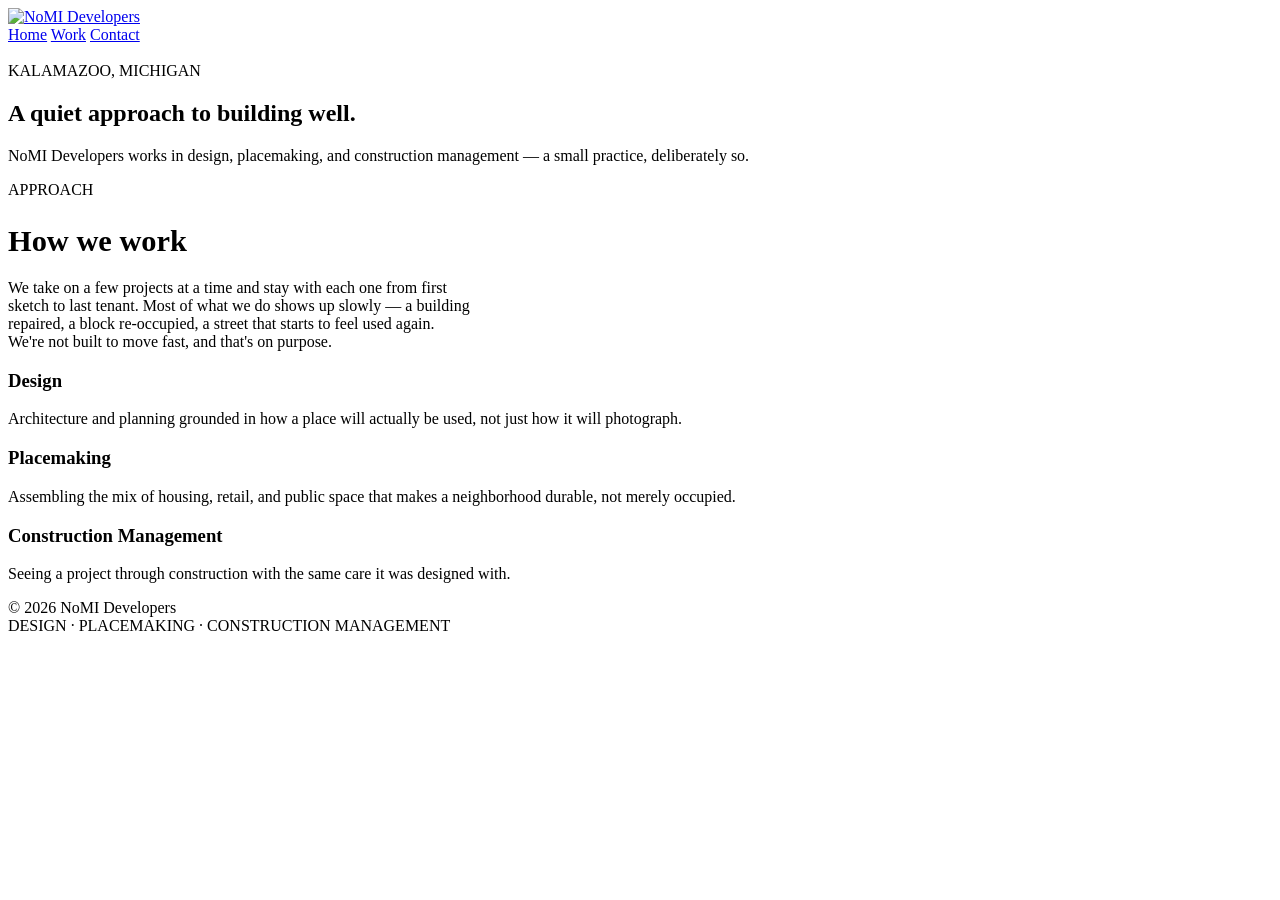
==== index.html @ 996d394a "Add home, work, and contact pages" ====
<!doctype html>
<html lang="en">
<head>
<meta charset="utf-8">
<meta name="viewport" content="width=device-width, initial-scale=1">
<title>NoMI Developers</title>
<meta name="description" content="NoMI Developers — design, placemaking, and construction management in Kalamazoo, Michigan.">
<link rel="stylesheet" href="css/style.css">
</head>
<body>

<header class="site-header">
  <div class="nav-row">
    <a class="wordmark" href="index.html"><img src="assets/nomi-mark.png" alt="NoMI Developers"></a>
    <nav class="site-nav">
      <a href="index.html" class="current">Home</a>
      <a href="work.html">Work</a>
      <a href="contact.html">Contact</a>
    </nav>
  </div>
</header>

<section class="section hero">
  <img class="hero-watermark" src="assets/nomi-mark.png" alt="">
  <div class="hero-inner">
    <div class="kicker">KALAMAZOO, MICHIGAN</div>
    <h1>A quiet approach to building well.</h1>
    <p>NoMI Developers works in design, placemaking, and construction management — a small practice, deliberately so.</p>
  </div>
</section>

<section class="section ruled" id="approach">
  <div style="max-width:640px;">
    <div class="kicker">APPROACH</div>
    <h2 style="font-size:1.9rem; margin-bottom:20px;">How we work</h2>
    <p class="lede" style="max-width:58ch;">We take on a few projects at a time and stay with each one from first sketch to last tenant. Most of what we do shows up slowly — a building repaired, a block re-occupied, a street that starts to feel used again. We're not built to move fast, and that's on purpose.</p>
  </div>
</section>

<section class="section" style="padding-top:0;">
  <div class="cap-grid">
    <div>
      <h3>Design</h3>
      <p>Architecture and planning grounded in how a place will actually be used, not just how it will photograph.</p>
    </div>
    <div>
      <h3>Placemaking</h3>
      <p>Assembling the mix of housing, retail, and public space that makes a neighborhood durable, not merely occupied.</p>
    </div>
    <div>
      <h3>Construction Management</h3>
      <p>Seeing a project through construction with the same care it was designed with.</p>
    </div>
  </div>
</section>

<footer class="site-footer">
  <div class="footer-row">
    <div>&copy; 2026 NoMI Developers</div>
    <div class="tag">DESIGN &middot; PLACEMAKING &middot; CONSTRUCTION MANAGEMENT</div>
  </div>
</footer>

</body>
</html>
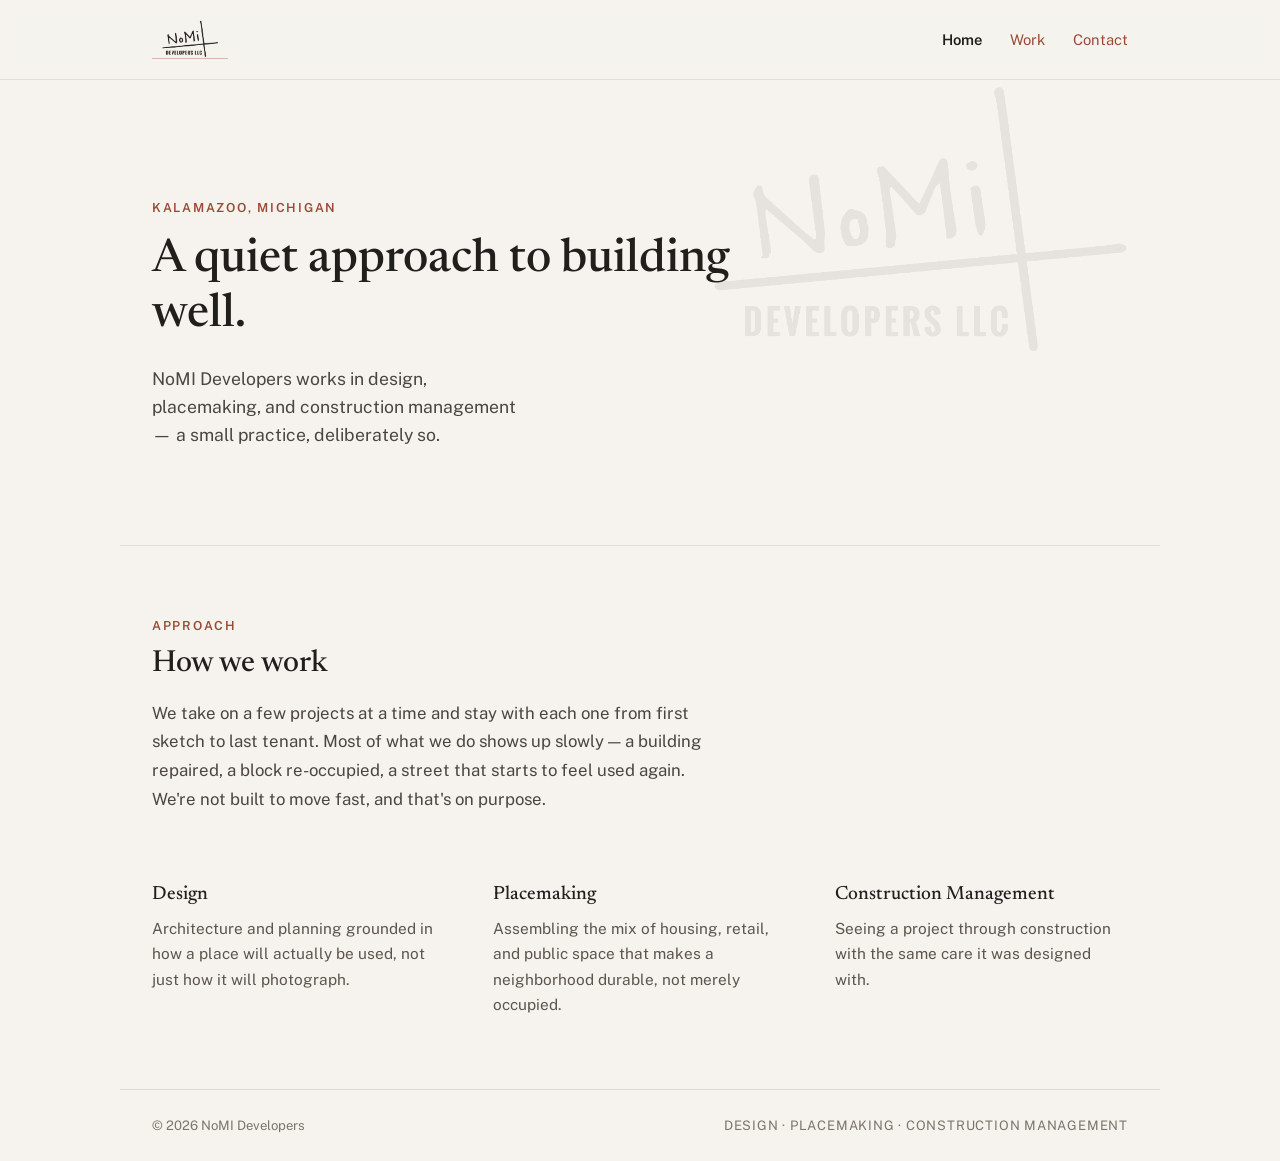
==== commit 7a38dd0d: "Link favicon and touch icon in page heads" ====
--- a/index.html
+++ b/index.html
@@ -5,6 +5,10 @@
 <meta name="viewport" content="width=device-width, initial-scale=1">
 <title>NoMI Developers</title>
 <meta name="description" content="NoMI Developers — design, placemaking, and construction management in Kalamazoo, Michigan.">
+<link rel="icon" href="assets/favicon.ico" sizes="any">
+<link rel="icon" type="image/png" sizes="32x32" href="assets/favicon-32x32.png">
+<link rel="icon" type="image/png" sizes="16x16" href="assets/favicon-16x16.png">
+<link rel="apple-touch-icon" href="assets/apple-touch-icon.png">
 <link rel="stylesheet" href="css/style.css">
 </head>
 <body>
--- a/css/style.css
+++ b/css/style.css
@@ -0,0 +1,172 @@
+@import url('https://fonts.googleapis.com/css2?family=Newsreader:ital,wght@0,400;0,500;0,600;1,400;1,500&family=Public+Sans:wght@400;500;600&display=swap');
+
+:root {
+  --bg: #f6f3ee;
+  --ink: #211f1c;
+  --ink-soft: #4a463f;
+  --ink-faint: #7a766c;
+  --accent: #9a4a34;
+  --accent-hover: #7a3a29;
+  --rule: rgba(42, 39, 35, 0.1);
+  --max: 1040px;
+}
+
+* { box-sizing: border-box; }
+
+html { scroll-behavior: smooth; }
+
+html, body { overflow-x: hidden; }
+
+body {
+  margin: 0;
+  background: var(--bg);
+  color: var(--ink);
+  font-family: 'Public Sans', ui-sans-serif, system-ui, sans-serif;
+  -webkit-font-smoothing: antialiased;
+}
+
+a {
+  color: var(--accent);
+  text-decoration: none;
+  border-bottom: 1px solid rgba(154, 74, 52, 0.35);
+}
+a:hover {
+  color: var(--accent-hover);
+  border-bottom-color: rgba(122, 58, 41, 0.6);
+}
+
+h1, h2, h3 {
+  font-family: 'Newsreader', Georgia, serif;
+  font-weight: 500;
+  color: var(--ink);
+  margin: 0;
+}
+
+/* Header */
+.site-header {
+  position: sticky;
+  top: 0;
+  z-index: 10;
+  background: rgba(246, 243, 238, 0.9);
+  backdrop-filter: blur(6px);
+  border-bottom: 1px solid var(--rule);
+}
+.nav-row {
+  max-width: var(--max);
+  margin: 0 auto;
+  padding: 20px 32px;
+  display: flex;
+  align-items: center;
+  justify-content: space-between;
+  flex-wrap: wrap;
+  row-gap: 10px;
+}
+.wordmark img { height: 38px; width: auto; display: block; }
+.site-nav { display: flex; gap: 28px; font-size: 0.92rem; }
+.site-nav a { border-bottom: none; }
+.site-nav a:hover { color: var(--accent-hover); }
+.site-nav a.current { color: var(--ink); font-weight: 600; }
+
+/* Sections */
+.section {
+  max-width: var(--max);
+  margin: 0 auto;
+  padding: 72px 32px;
+}
+.section.ruled { border-top: 1px solid var(--rule); }
+.section.hero { padding: 120px 32px 96px; position: relative; overflow: hidden; }
+
+.kicker {
+  font-size: 0.78rem;
+  letter-spacing: 0.14em;
+  color: var(--accent);
+  font-weight: 600;
+  margin-bottom: 16px;
+}
+
+.lede {
+  font-size: 1.05rem;
+  line-height: 1.7;
+  color: var(--ink-soft);
+  max-width: 60ch;
+  margin: 0;
+}
+
+.hero-watermark {
+  position: absolute;
+  right: -40px;
+  top: 0;
+  width: 560px;
+  max-width: 75%;
+  height: auto;
+  opacity: 0.07;
+  pointer-events: none;
+}
+.hero-inner { position: relative; max-width: 640px; }
+.hero-inner h1 { font-size: 2.9rem; line-height: 1.18; margin: 18px 0 22px; color: #211f1c; }
+.hero-inner p { font-size: 1.1rem; line-height: 1.6; color: var(--ink-soft); max-width: 34ch; margin: 0; }
+
+/* Capabilities grid */
+.cap-grid {
+  display: grid;
+  grid-template-columns: repeat(3, minmax(0, 1fr));
+  gap: 48px;
+}
+.cap-grid h3 { font-size: 1.2rem; margin: 0 0 12px; }
+.cap-grid p { font-size: 0.96rem; line-height: 1.65; color: #5a564d; margin: 0; }
+
+/* Filmstrip */
+.filmstrip-caption {
+  font-size: 0.9rem;
+  font-style: italic;
+  color: var(--ink-faint);
+  margin: 0 0 16px;
+  max-width: 60ch;
+}
+.filmstrip {
+  display: flex;
+  gap: 10px;
+  overflow-x: auto;
+  padding-bottom: 10px;
+  -webkit-overflow-scrolling: touch;
+}
+.filmstrip img {
+  height: 300px;
+  width: auto;
+  flex: 0 0 auto;
+  object-fit: cover;
+  display: block;
+}
+
+/* Contact */
+.contact-block { font-size: 0.98rem; line-height: 1.8; color: var(--ink); }
+.contact-block .addr { margin-top: 0; }
+
+/* Footer */
+.site-footer {
+  max-width: var(--max);
+  margin: 0 auto;
+  padding: 28px 32px;
+  border-top: 1px solid rgba(42, 39, 35, 0.12);
+}
+.footer-row {
+  display: flex;
+  align-items: center;
+  justify-content: space-between;
+  font-size: 0.82rem;
+  color: var(--ink-faint);
+  flex-wrap: wrap;
+  gap: 8px;
+}
+.footer-row .tag { letter-spacing: 0.06em; }
+
+@media (max-width: 640px) {
+  .site-nav { gap: 16px; }
+  .hero-inner h1 { font-size: 2.1rem !important; }
+  .hero-inner p { font-size: 1rem !important; }
+  .cap-grid { grid-template-columns: 1fr !important; }
+  .section { padding: 56px 24px !important; }
+  .section.hero { padding: 96px 24px 64px !important; }
+  .filmstrip img { height: 170px !important; }
+  .footer-row { flex-direction: column; align-items: flex-start !important; }
+}
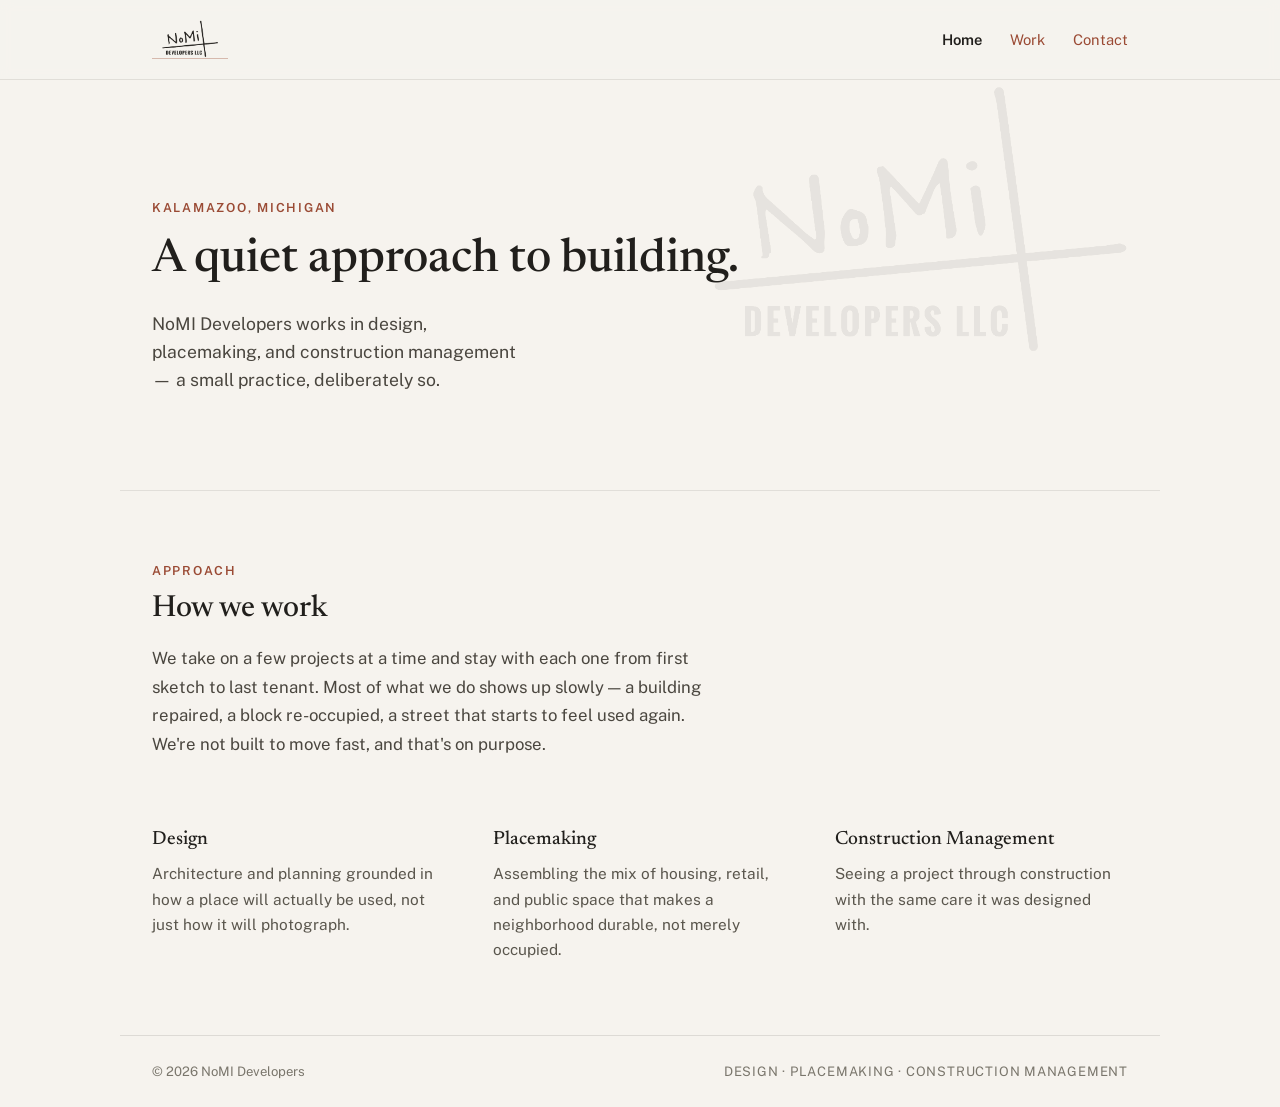
==== commit 36b19db1: "Update hero copy and rebuild Work page by building" ====
--- a/index.html
+++ b/index.html
@@ -28,7 +28,7 @@
   <img class="hero-watermark" src="assets/nomi-mark.png" alt="">
   <div class="hero-inner">
     <div class="kicker">KALAMAZOO, MICHIGAN</div>
-    <h1>A quiet approach to building well.</h1>
+    <h1>A quiet approach to building.</h1>
     <p>NoMI Developers works in design, placemaking, and construction management — a small practice, deliberately so.</p>
   </div>
 </section>
--- a/css/style.css
+++ b/css/style.css
@@ -115,7 +115,7 @@
 .cap-grid h3 { font-size: 1.2rem; margin: 0 0 12px; }
 .cap-grid p { font-size: 0.96rem; line-height: 1.65; color: #5a564d; margin: 0; }
 
-/* Filmstrip */
+/* Photo grid */
 .filmstrip-caption {
   font-size: 0.9rem;
   font-style: italic;
@@ -123,20 +123,130 @@
   margin: 0 0 16px;
   max-width: 60ch;
 }
-.filmstrip {
-  display: flex;
-  gap: 10px;
+.photo-grid {
+  display: grid;
+  grid-template-columns: repeat(auto-fill, 112px);
+  justify-content: start;
+  gap: 8px;
+}
+.photo-grid button {
+  display: block;
+  width: 112px;
+  height: 112px;
+  padding: 0;
+  border: 0;
+  background: none;
+  cursor: pointer;
+  border-radius: 2px;
+  overflow: hidden;
+}
+.photo-grid img {
+  width: 100%;
+  height: 100%;
+  object-fit: cover;
+  display: block;
+  transition: transform 0.35s ease;
+}
+.photo-grid button:hover img,
+.photo-grid button:focus-visible img {
+  transform: scale(1.045);
+}
+.photo-grid button:focus-visible {
+  outline: 2px solid var(--accent);
+  outline-offset: 2px;
+}
+
+/* Lightbox */
+.lightbox {
+  position: fixed;
+  inset: 0;
+  z-index: 100;
+  display: none;
+  flex-direction: column;
+  align-items: center;
+  justify-content: center;
+  background: rgba(23, 21, 18, 0.94);
+  padding: 24px;
+}
+.lightbox.is-open { display: flex; }
+.lightbox-stage {
+  position: relative;
+  width: 100%;
+  max-width: 1100px;
+  flex: 1;
+  display: flex;
+  align-items: center;
+  justify-content: center;
+  min-height: 0;
+}
+.lightbox-stage img {
+  max-width: 100%;
+  max-height: 100%;
+  object-fit: contain;
+  display: block;
+  box-shadow: 0 20px 60px rgba(0,0,0,0.4);
+}
+.lightbox-close,
+.lightbox-prev,
+.lightbox-next {
+  position: absolute;
+  background: rgba(246,243,238,0.12);
+  color: #f6f3ee;
+  border: 1px solid rgba(246,243,238,0.28);
+  border-radius: 999px;
+  cursor: pointer;
+  display: flex;
+  align-items: center;
+  justify-content: center;
+  transition: background 0.2s ease;
+}
+.lightbox-close:hover,
+.lightbox-prev:hover,
+.lightbox-next:hover { background: rgba(246,243,238,0.24); }
+.lightbox-close {
+  top: -8px;
+  right: 0;
+  width: 40px;
+  height: 40px;
+  font-size: 1.3rem;
+}
+.lightbox-prev,
+.lightbox-next {
+  top: 50%;
+  transform: translateY(-50%);
+  width: 48px;
+  height: 48px;
+  font-size: 1.5rem;
+}
+.lightbox-prev { left: -8px; }
+.lightbox-next { right: -8px; }
+.lightbox-meta {
+  color: rgba(246,243,238,0.7);
+  font-size: 0.85rem;
+  margin: 14px 0 4px;
+  text-align: center;
+}
+.lightbox-thumbs {
+  display: flex;
+  gap: 8px;
   overflow-x: auto;
-  padding-bottom: 10px;
+  max-width: 100%;
+  padding: 4px 4px 8px;
   -webkit-overflow-scrolling: touch;
 }
-.filmstrip img {
-  height: 300px;
-  width: auto;
+.lightbox-thumbs img {
+  height: 56px;
+  width: 74px;
+  object-fit: cover;
+  display: block;
+  border-radius: 2px;
+  cursor: pointer;
+  opacity: 0.5;
+  transition: opacity 0.2s ease;
   flex: 0 0 auto;
-  object-fit: cover;
-  display: block;
-}
+}
+.lightbox-thumbs img:hover { opacity: 0.8; }
+.lightbox-thumbs img.is-active { opacity: 1; outline: 2px solid var(--accent); outline-offset: -2px; }
 
 /* Contact */
 .contact-block { font-size: 0.98rem; line-height: 1.8; color: var(--ink); }
@@ -167,6 +277,13 @@
   .cap-grid { grid-template-columns: 1fr !important; }
   .section { padding: 56px 24px !important; }
   .section.hero { padding: 96px 24px 64px !important; }
-  .filmstrip img { height: 170px !important; }
+  .photo-grid { grid-template-columns: repeat(auto-fill, 92px) !important; }
+  .photo-grid button { width: 92px !important; height: 92px !important; }
   .footer-row { flex-direction: column; align-items: flex-start !important; }
-}
+  .lightbox { padding: 16px !important; }
+  .lightbox-prev, .lightbox-next { width: 38px !important; height: 38px !important; font-size: 1.15rem !important; }
+  .lightbox-prev { left: 0 !important; }
+  .lightbox-next { right: 0 !important; }
+  .lightbox-close { top: 0 !important; right: 0 !important; width: 34px !important; height: 34px !important; }
+  .lightbox-thumbs img { height: 42px !important; width: 56px !important; }
+}
